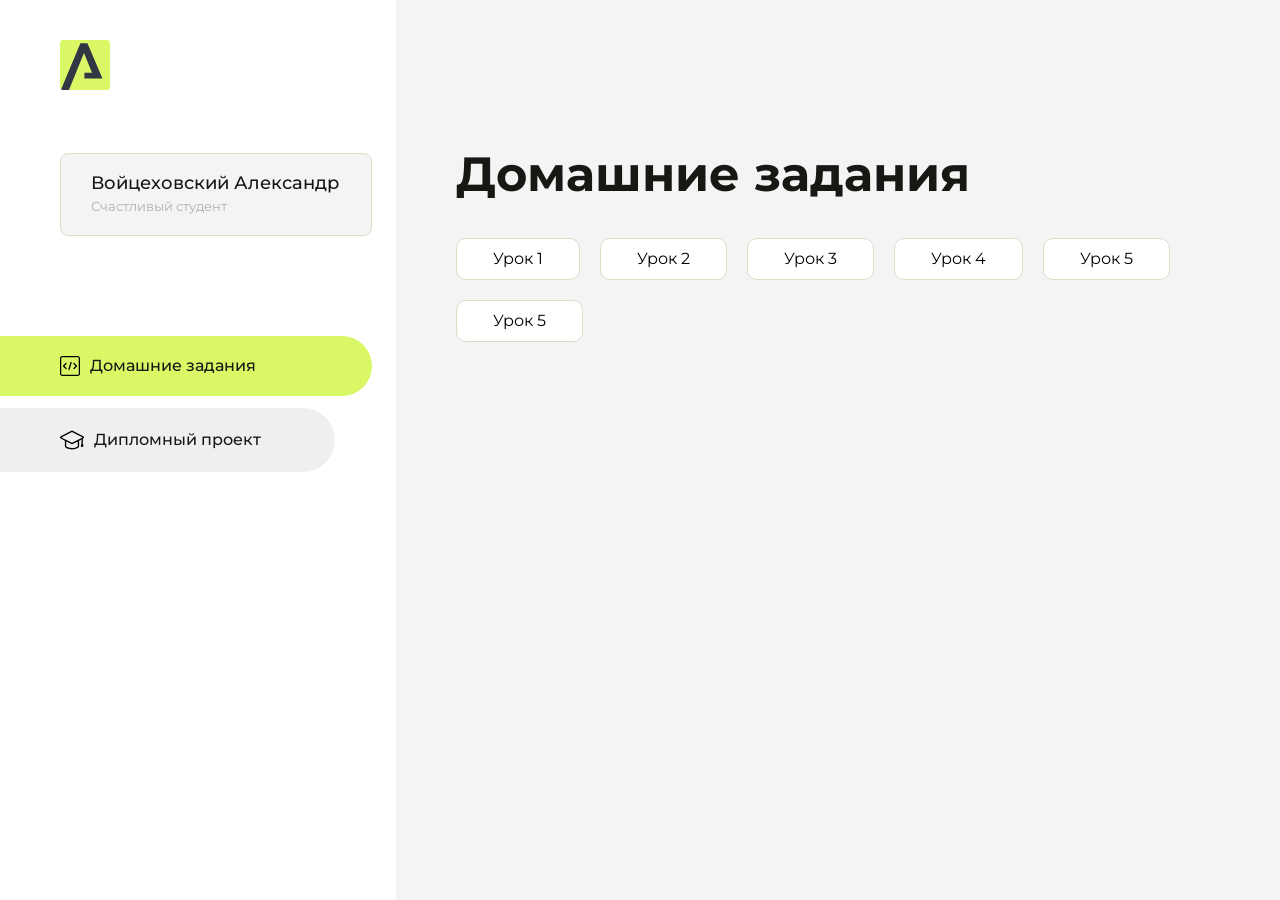
==== index.html @ 7702b123 "Fix HTML formatting and structure" ====
<!DOCTYPE html>
<html lang="en">
<head>
    <meta charset="UTF-8">
    <meta name="viewport" content="width=device-width, initial-scale=1.0">
    <title>Домашняя работа</title>
    <link rel="shortcut icon" href="src/logo.ico" type="image/x-icon">
    <link rel="preconnect" href="https://fonts.googleapis.com">
    <link rel="preconnect" href="https://fonts.gstatic.com" crossorigin>
    <link href="https://fonts.googleapis.com/css2?family=Montserrat:wght@400;500;700&family=Rubik:wght@500&display=swap"
          rel="stylesheet">
    <link rel="stylesheet" href="src/style.css">
</head>
<body id="body">
<div class="overlay" id="overlay"></div>
<div class="layout">
    <div class="burger" id="burger">
        <svg viewBox="0 0 24 24" fill="none" xmlns="http://www.w3.org/2000/svg">
            <g id="SVGRepo_bgCarrier" stroke-width="0"></g>
            <g id="SVGRepo_tracerCarrier" stroke-linecap="round" stroke-linejoin="round"></g>
            <g id="SVGRepo_iconCarrier">
                <path d="M4 18L20 18" stroke="#DAF765" stroke-width="2" stroke-linecap="round"></path>
                <path d="M4 12L20 12" stroke="#DAF765" stroke-width="2" stroke-linecap="round"></path>
                <path d="M4 6L20 6" stroke="#DAF765" stroke-width="2" stroke-linecap="round"></path>
            </g>
        </svg>
    </div>
    <aside class="sidebar" id="sidebar">
        <div class="sidebar__inner">
            <div class="logo">
                <svg width="50" height="50" viewBox="0 0 50 50" fill="none" xmlns="http://www.w3.org/2000/svg">
                    <g clip-path="url(#clip0_513_74730)">
                        <path d="M46.17 -0.257004H3.83C1.57281 -0.257004 -0.257 1.57281 -0.257 3.83V46.17C-0.257 48.4272 1.57281 50.257 3.83 50.257H46.17C48.4272 50.257 50.257 48.4272 50.257 46.17V3.83C50.257 1.57281 48.4272 -0.257004 46.17 -0.257004Z"
                              fill="#DAF765"/>
                        <path d="M24.375 38.4H42.461L27.441 3.1585H20.4355C20.4355 3.1585 6.7895 35.881 1.1945 49.294C2.015 50.0275 3.0945 50.257 3.6945 50.257H8.8445L23.954 13.07L32.0465 32.8285H24.375V38.4Z"
                              fill="#323843"/>
                    </g>
                    <defs>
                        <clipPath id="clip0_513_74730">
                            <rect width="50" height="50" fill="white"/>
                        </clipPath>
                    </defs>
                </svg>
            </div>
            <div class="sidebar__user">
                <div class="sidebar__name">Войцеховский Александр</div>
                <div class="sidebar__text">Счастливый студент</div>
            </div>
            <div class="sidebar__tabs">
                <div class="sidebar__item">
                    <button class="sidebar__button active" id="tasks">
                        <svg xmlns="http://www.w3.org/2000/svg" width="20" height="20" viewBox="0 0 20 20" fill="none">
                            <g clip-path="url(#clip0_704_74543)">
                                <path d="M17.7083 20H2.29167C1.0275 20 0 18.9725 0 17.7083V2.29167C0 1.0275 1.0275 0 2.29167 0H17.7083C18.9725 0 20 1.0275 20 2.29167V17.7083C20 18.9725 18.9725 20 17.7083 20ZM2.29167 1.25C1.7175 1.25 1.25 1.7175 1.25 2.29167V17.7083C1.25 18.2825 1.7175 18.75 2.29167 18.75H17.7083C18.2825 18.75 18.75 18.2825 18.75 17.7083V2.29167C18.75 1.7175 18.2825 1.25 17.7083 1.25H2.29167Z"
                                      fill="black"/>
                                <path d="M6.04167 13.125C5.88167 13.125 5.72167 13.0642 5.6 12.9417L3.1 10.4417C2.85583 10.1975 2.85583 9.80167 3.1 9.5575L5.6 7.0575C5.84417 6.81333 6.24 6.81333 6.48417 7.0575C6.72833 7.30167 6.72833 7.6975 6.48417 7.94167L4.42583 10L6.48417 12.0583C6.72833 12.3025 6.72833 12.6983 6.48417 12.9425C6.36167 13.0642 6.20167 13.125 6.04167 13.125Z"
                                      fill="black"/>
                                <path d="M8.95833 14.1667C8.9 14.1667 8.84 14.1583 8.78167 14.1417C8.45083 14.0442 8.26083 13.6967 8.35833 13.3658L10.4417 6.28251C10.5392 5.95084 10.8892 5.76417 11.2175 5.85917C11.5483 5.95667 11.7383 6.30417 11.6408 6.63501L9.5575 13.7183C9.47833 13.9908 9.22833 14.1667 8.95833 14.1667Z"
                                      fill="black"/>
                                <path d="M13.9583 13.125C13.7983 13.125 13.6383 13.0642 13.5167 12.9417C13.2725 12.6975 13.2725 12.3017 13.5167 12.0575L15.575 9.99916L13.5167 7.94083C13.2725 7.69666 13.2725 7.30083 13.5167 7.05666C13.7608 6.81249 14.1567 6.81249 14.4008 7.05666L16.9008 9.55666C17.145 9.80083 17.145 10.1967 16.9008 10.4408L14.4008 12.9408C14.2783 13.0642 14.1183 13.125 13.9583 13.125Z"
                                      fill="black"/>
                            </g>
                            <defs>
                                <clipPath id="clip0_704_74543">
                                    <rect width="20" height="20" fill="white"/>
                                </clipPath>
                            </defs>
                        </svg>
                        <span>Домашние задания</span></button>
                </div>
                <div class="sidebar__item">
                    <button class="sidebar__button" id="diplom">
                        <svg xmlns="http://www.w3.org/2000/svg" width="24" height="24" viewBox="0 0 24 24" fill="none">
                            <g clip-path="url(#clip0_704_74553)">
                                <path d="M23.2628 10.5971C23.7176 10.365 24 9.90375 24 9.39337C24 8.883 23.7176 8.42175 23.2628 8.18962L12.6135 2.75362C12.2291 2.55824 11.7705 2.55787 11.3854 2.75399L0.736875 8.19C0.282375 8.42175 0 8.883 0 9.39337C0 9.90375 0.282375 10.365 0.736875 10.5971L4.89038 12.7177V18.2074C4.89038 19.8154 8.412 21.393 12 21.393C15.5884 21.393 19.1096 19.815 19.1096 18.2074V12.7174L21.4609 11.517V15.8017L20.901 17.2305C20.7409 17.6389 20.7934 18.0994 21.0405 18.4616C21.2876 18.8246 21.6979 19.041 22.1366 19.041C22.5754 19.041 22.9852 18.8246 23.2324 18.462C23.4795 18.099 23.532 17.6385 23.3719 17.2301L22.8124 15.8021V10.827L23.2628 10.5971ZM17.7623 18.1721C17.6198 18.6375 15.3491 20.0419 12 20.0419C8.65088 20.0419 6.38025 18.6375 6.2415 18.2074V12.3037L6.23887 12.3019C6.23812 12.057 6.1065 11.8207 5.87325 11.7019L1.3515 9.39337L12 3.95737L22.6489 9.39337L12 14.8294L5.87325 11.7019C5.54063 11.5331 4.6695 11.6674 4.5 12C4.33012 12.3322 4.55813 12.5479 4.89038 12.7177L11.3857 16.0331C11.5781 16.1314 11.7889 16.1805 12 16.1805C12.2107 16.1805 12.4222 16.1314 12.6146 16.0331L17.7593 13.407L17.7623 18.1721Z"
                                      fill="black"/>
                            </g>
                            <defs>
                                <clipPath id="clip0_704_74553">
                                    <rect width="24" height="24" fill="white"/>
                                </clipPath>
                            </defs>
                        </svg>
                        <span>Дипломный проект</span></button>
                </div>
            </div>
        </div>

    </aside>
    <div class="content">
        <div class="container">
            <div class="content__block" id="tasksBlock">
                <div class="content__title">Домашние задания</div>
                <ul class="content__list">
                    <li class="content__list-item">
                        <a href="star/index.html">Урок 1</a>
                    </li>
                    <li class="content__list-item">
                        <a href="RAZMETKA/index.html">Урок 2</a>
                    </li>
                     <li class="content__list-item">
                        <a href="tables/index.html">Урок 3</a>
                    </li>
                     <li class="content__list-item">
                        <a href="form/index.html">Урок 4</a>
                    </li>
                     <li class="content__list-item">
                        <a href="Fit-Studio/index.html">Урок 5</a>
                    </li>
                     </li>
                     <li class="content__list-item">
                        <a href="Fit-Studio/index.html">Урок 5</a>
                    </li>
                </ul>
            </div>
            <div class="content__block hidden" id="diplomBlock">
                <div class="content__title">Дипломный проект</div>
                <div class="content__list-diplom">
                    <a href="ПАПКА-С-НОМЕРОМ-УРОКА">Ссылка на ДЗ</a>
                </div>
                <div class="content__decor">
                    <div class="content__decor-text">Давай проверим, чему ты научился!</div>
                    <div class="content__decor-img">
                        <img src="src/decor.png" alt="decor">
                    </div>
                </div>
            </div>
        </div>
    </div>
</div>
<script src="src/index.js"></script>
</body>
</html>
---- src/style.css ----
*{padding: 0;margin: 0;border: 0;}
*,*:before,*:after{-webkit-box-sizing: border-box;box-sizing: border-box;}
:focus,:active{outline: none;}
a:focus,a:active{outline: none;}
nav,footer,header,aside{display: block;}
html,body{
    height:100%;width:100%;
    font-size:100%;line-height:1;-ms-text-size-adjust:100%;-moz-text-size-adjust:100%;-webkit-text-size-adjust:100%;}
input,button,textarea{font-family:inherit;}
input::-ms-clear{display: none;}
button{cursor: pointer;}
button::-moz-focus-inner{padding:0;border:0;}
a,a:visited{text-decoration: none;}
a:hover{text-decoration: none;}
ul li{list-style: none;}
img{vertical-align: top;}
h1,h2,h3,h4,h5,h6{font-size:inherit;font-weight: inherit;}
a{color:inherit;}



body {
    font-family: "Montserrat",SansSerif;
    color: black;
}

body.overflow {
    overflow: hidden;
}



.layout {
    display: -webkit-box;
    display: -ms-flexbox;
    display: flex;
    min-height: 100vh;
}

.sidebar {
    padding: 40px 24px 40px 0;
    -ms-flex-negative: 0;
    flex-shrink: 0;
    background-color: white;
}



.content {
    -webkit-box-flex: 1;
    -ms-flex-positive: 1;
    flex-grow: 1;
    background-color: #F4F4F4;
}

.container {
    display: -webkit-box;
    display: -ms-flexbox;
    display: flex;
    -webkit-box-orient: vertical;
    -webkit-box-direction: normal;
    -ms-flex-direction: column;
    flex-direction: column;
    -webkit-box-pack: center;
    -ms-flex-pack: center;
    justify-content: center;
    -webkit-box-align: center;
    -ms-flex-align: center;
    align-items: center;
    padding: 150px 60px 80px 60px;
}


.logo {
    margin-left: 60px;
    margin-bottom: 60px;
}

.sidebar__user {
    background-color: #F4F4F4;
    padding: 20px 30px;
    margin-left: 60px;
    margin-bottom: 100px;
    border-radius: 8px;
    border: 1px solid #DADEC9;
}

.sidebar__name {
    color:#161814;
    font-size: 18px;
    font-weight: 500;
    margin-bottom: 6px;
}

.sidebar__text {
    color: #AFB1A7;
    font-size: 13px;
    font-weight: 400;
    line-height: 130%; /* 16.9px */
}

.sidebar__item {
    width: 372px;
}

.sidebar__button {
    display: -webkit-box;
    display: -ms-flexbox;
    display: flex;
    -webkit-box-align: center;
    -ms-flex-align: center;
    align-items: center;
    gap: 10px;
    padding: 20px 60px;
    margin-bottom: 12px;
    border-radius: 0px 100px 100px 0px;
    -webkit-transition: all .5s;
    -o-transition: all .5s;
    transition: all .5s;
    cursor: pointer;
    width: 90%;
    color:#161814;
    font-size: 16px;
    font-weight: 500;
}

.sidebar__button.active , .sidebar__button:hover {
    width: 100%;
    background-color: #DAF765;
}


.content__title {
    color: #161814;
    font-size: 48px;
    font-weight: 700;
    margin-bottom: 40px;
}

.content__list {
    display: -webkit-box;
    display: -ms-flexbox;
    display: flex;
    -webkit-box-align: center;
    -ms-flex-align: center;
    align-items: center;
    -ms-flex-wrap: wrap;
    flex-wrap: wrap;
    gap: 20px;
}



.content__list-item  {
    cursor: pointer;
    padding: 12px 18px;
    background-color: #fff;
    border-radius: 10px;
    border: 1px solid #DADEC9;
    -webkit-transition: all .3s;
    -o-transition: all .3s;
    transition: all .3s;
}

.content__list-item:hover,.content__list-diplom:hover {
    background-color: #AFB1A7;
}

li a {
    padding: 12px 18px;

}


.content__list-diplom {
    -webkit-transition: all .3s;
    -o-transition: all .3s;
    transition: all .3s;
    display: inline-block;
    padding: 12px 18px;
    background-color: #fff;
    border-radius: 10px;
    border: 1px solid #DADEC9;
}

.content__decor {
    display: -webkit-box;
    display: -ms-flexbox;
    display: flex;
    -webkit-box-align: center;
    -ms-flex-align: center;
    align-items: center;
}

.content__decor-text {
    color:#BEDD44;
    font-size: 36px;
    font-weight: 700;
    line-height: 110%; /* 39.6px */
}

.content__block {
    max-width: 1200px;
}

.content__block.hidden {
    display: none;
}

.content__decor-img img{
    width: 100%;
}

.burger {
    display: none;
    padding: 5px;
    position: fixed;
    top: 3%;
    right: 7%;
    width: 40px;
    height: 40px;
    background-color: #161814;
    border-radius: 50%;
    z-index: 10;
    border: 1px solid #DAF765;
}

@media (max-width: 768px) {
    .burger {
        display: block;
    }

    .sidebar {
        -webkit-transition: all .3s;
        -o-transition: all .3s;
        transition: all .3s;
        -webkit-transform: translateX(-100%);
        -ms-transform: translateX(-100%);
        transform: translateX(-100%);
        position: fixed;
        top: 0;
        left: 0;
        bottom: 0;
        z-index: 5;
    }

    .sidebar.show {
        -webkit-transform: translateX(0%);
        -ms-transform: translateX(0%);
        transform: translateX(0%);
    }

    .overlay {
        opacity: 0;
        pointer-events: none;
        -webkit-transition: all .3s;
        -o-transition: all .3s;
        transition: all .3s;
        position: absolute;
        top: 0;
        right: 0;
        left: 0;
        bottom: 0;
        z-index: 3;
        background-color: #000000e0;
    }

    .overlay.show {
        opacity: 1;
        pointer-events: all;
    }

    .container {
        padding: 40px 20px;
        min-height: 100%;
    }

    .content__decor {
        margin-top: 20px;
        -webkit-box-orient: vertical;
        -webkit-box-direction: normal;
        -ms-flex-direction: column;
        flex-direction: column;
    }
}

@media (max-width: 400px) {
    .sidebar__user {
        margin-left: 0;
    }
}
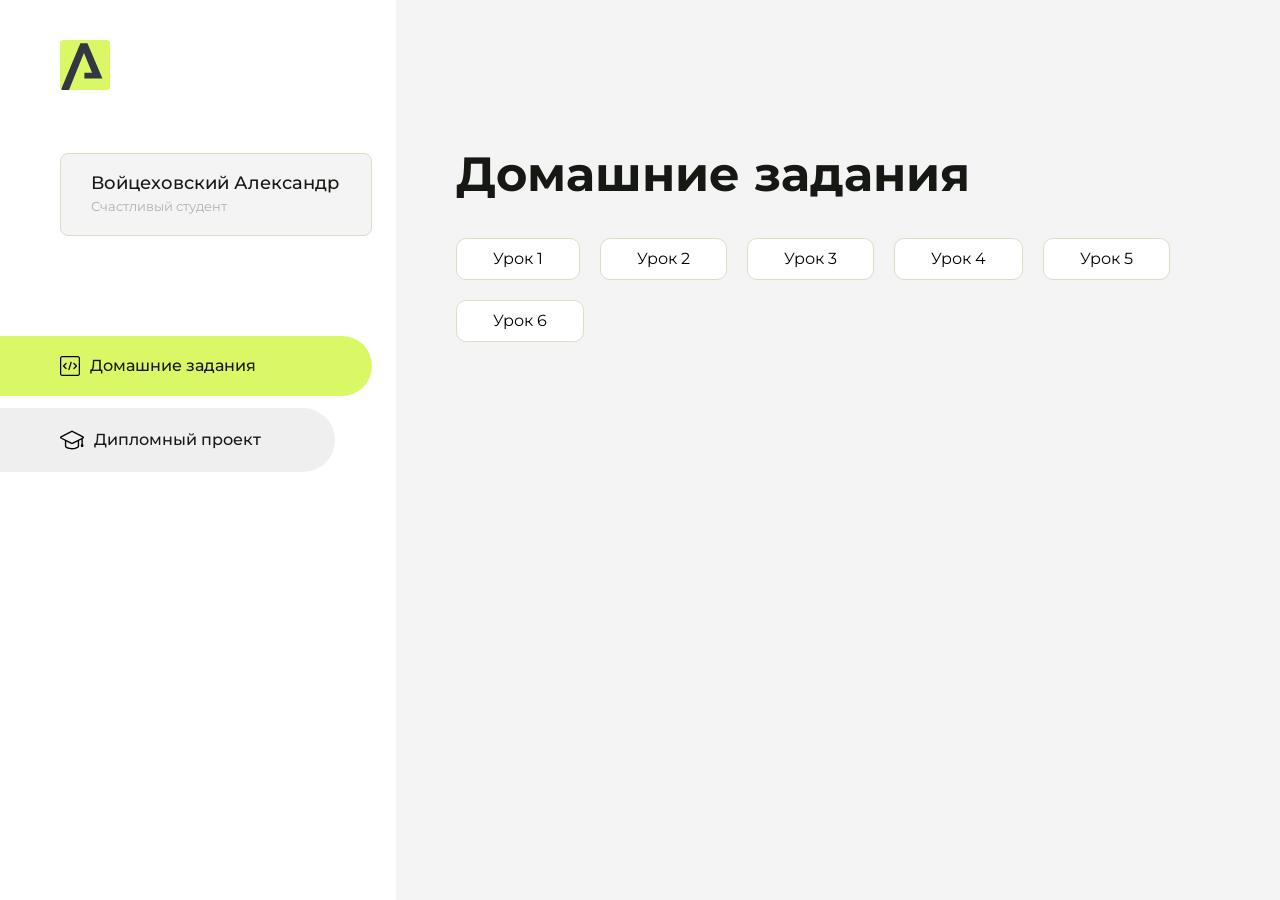
==== commit a2b9896b: "Correct homework list and add new lesson link Fixed duplicate entries in the homework list and added" ====
--- a/index.html
+++ b/index.html
@@ -109,7 +109,7 @@
                     </li>
                      </li>
                      <li class="content__list-item">
-                        <a href="Fit-Studio/index.html">Урок 5</a>
+                        <a href="flex-practice/index.html">Урок 6</a>
                     </li>
                 </ul>
             </div>
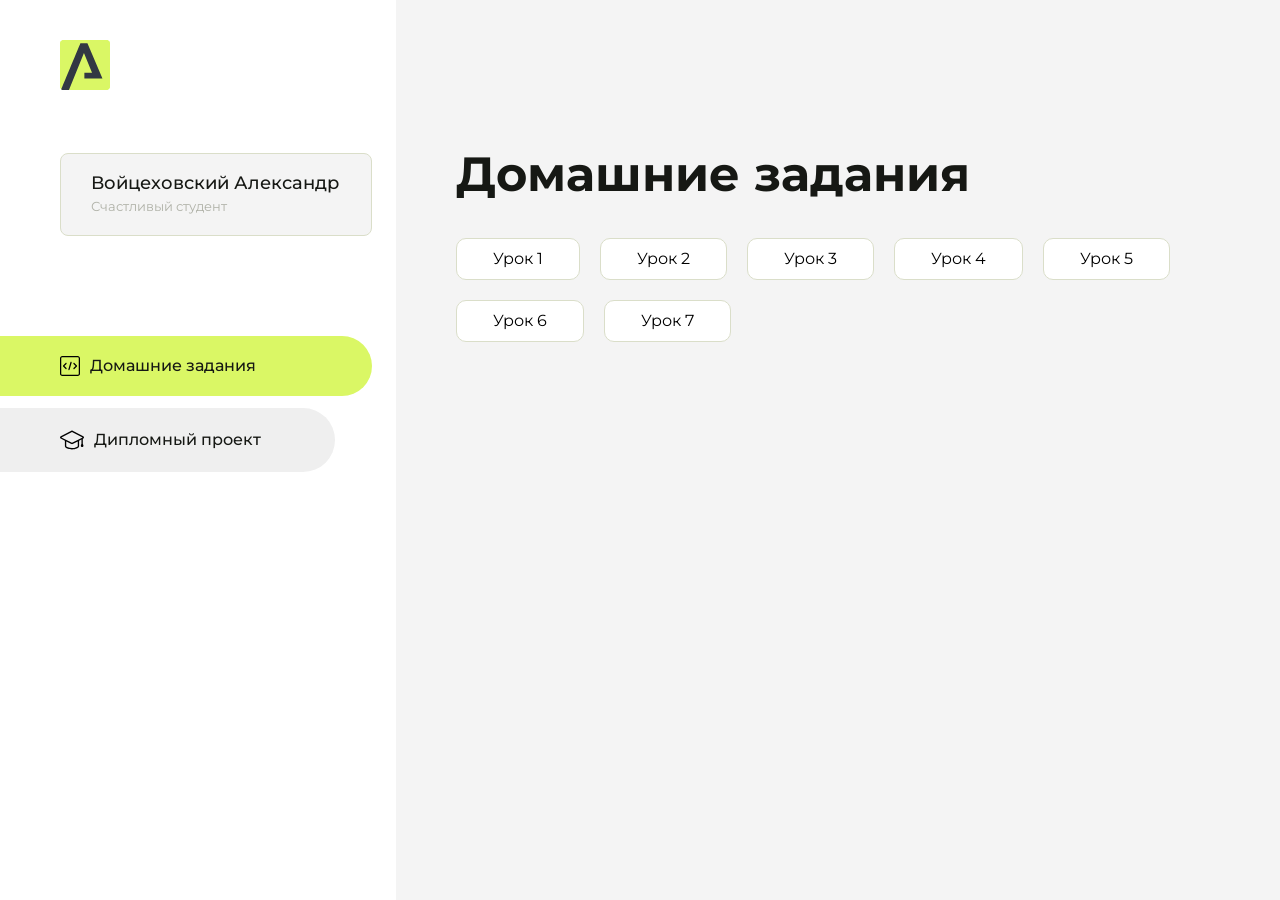
==== commit 4e7160bf: "Update index.html" ====
--- a/index.html
+++ b/index.html
@@ -111,6 +111,10 @@
                      <li class="content__list-item">
                         <a href="flex-practice/index.html">Урок 6</a>
                     </li>
+                    <li class="content__list-item">
+                        <a href="form-2/index.html">Урок 7</a>
+                    </li>
+
                 </ul>
             </div>
             <div class="content__block hidden" id="diplomBlock">
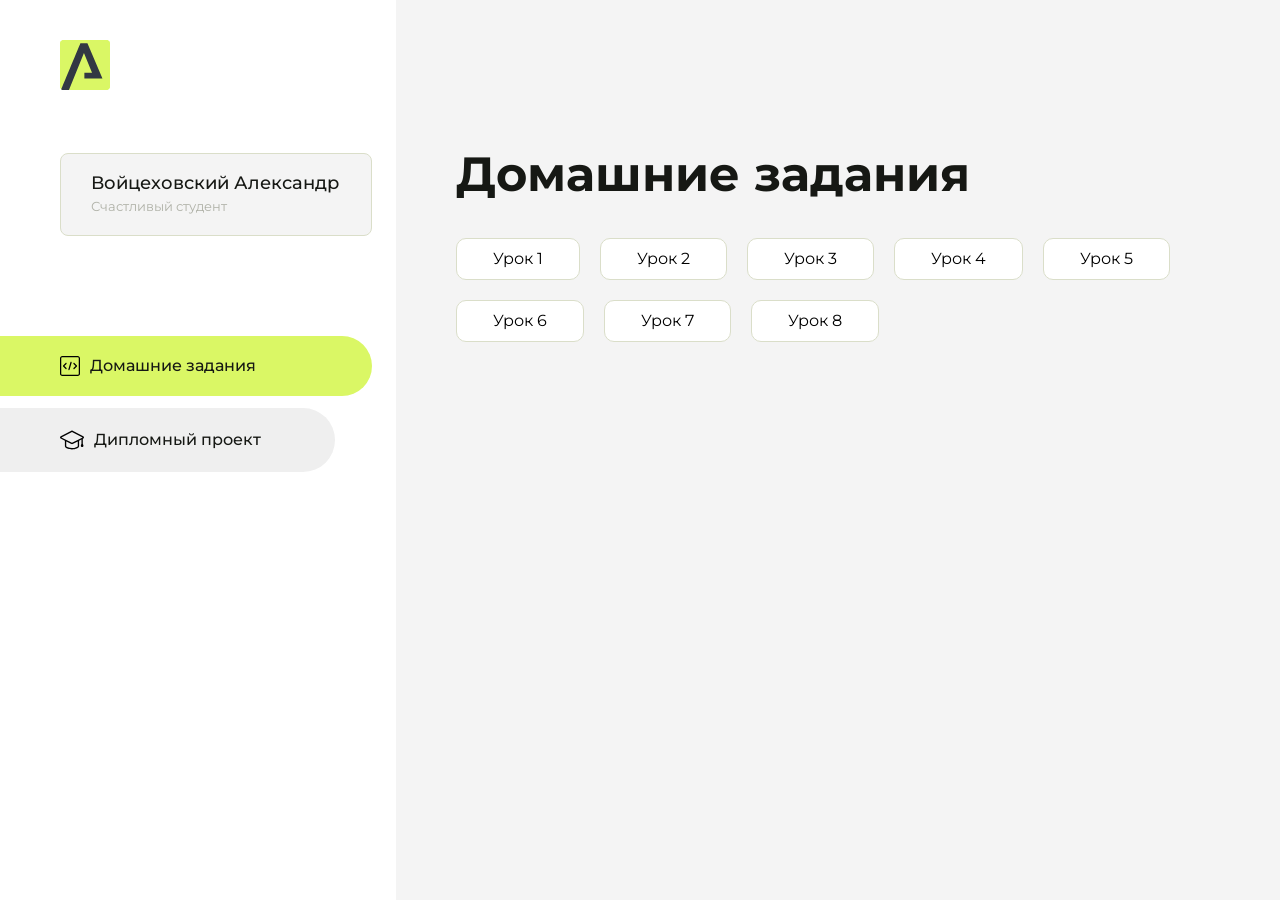
==== commit 71050e92: "Update index.html" ====
--- a/index.html
+++ b/index.html
@@ -114,6 +114,10 @@
                     <li class="content__list-item">
                         <a href="form-2/index.html">Урок 7</a>
                     </li>
+                     <li class="content__list-item">
+                        <a href="Fit-Studio/main.html">Урок 8</a>
+                    </li>
+
 
                 </ul>
             </div>
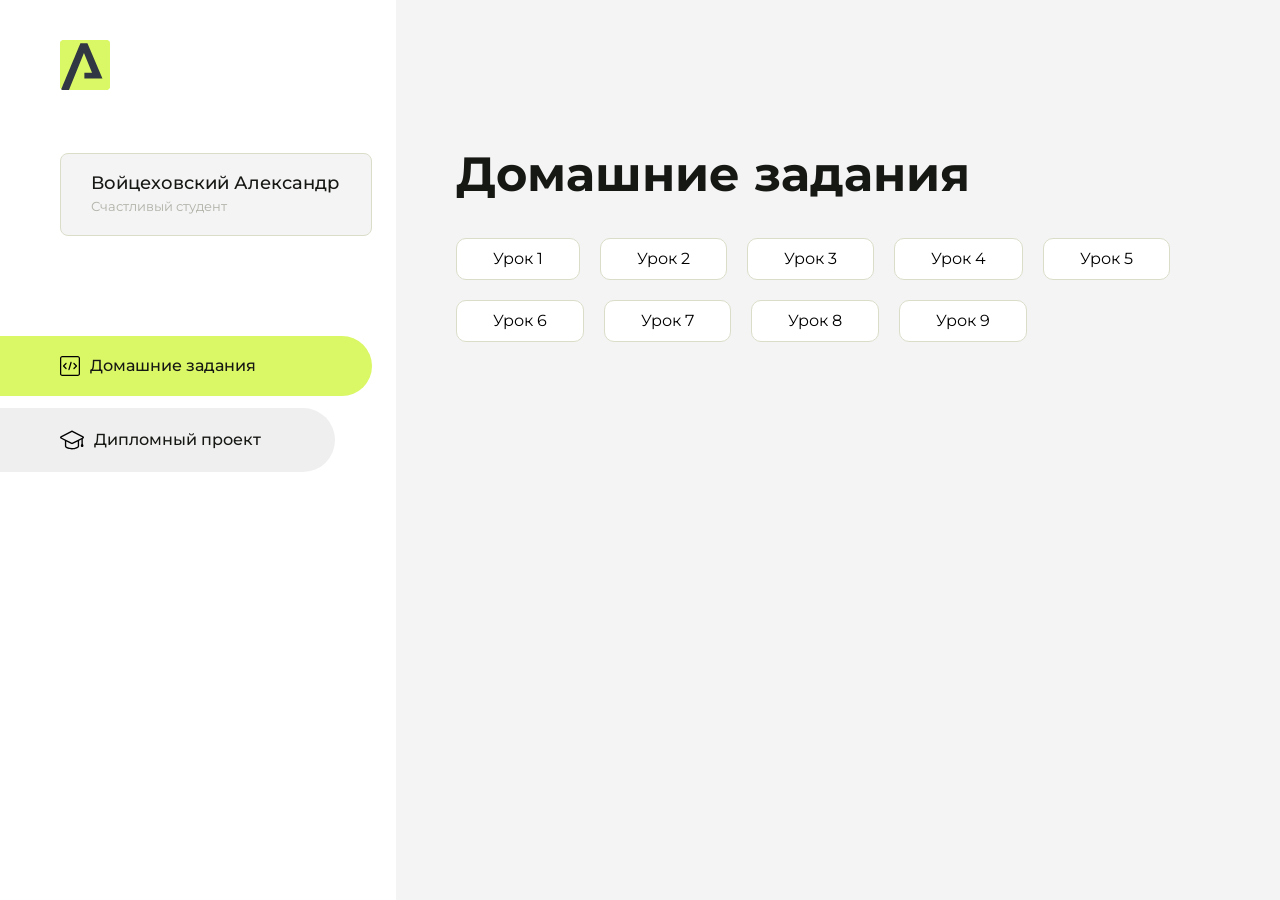
==== commit 3c4cf532: "Fix HTML formatting and structure" ====
--- a/index.html
+++ b/index.html
@@ -117,6 +117,9 @@
                      <li class="content__list-item">
                         <a href="Fit-Studio/main.html">Урок 8</a>
                     </li>
+                    <li class="content__list-item">
+                        <a href="Fit-Studio/main.html">Урок 9</a>
+                    </li>
 
 
                 </ul>
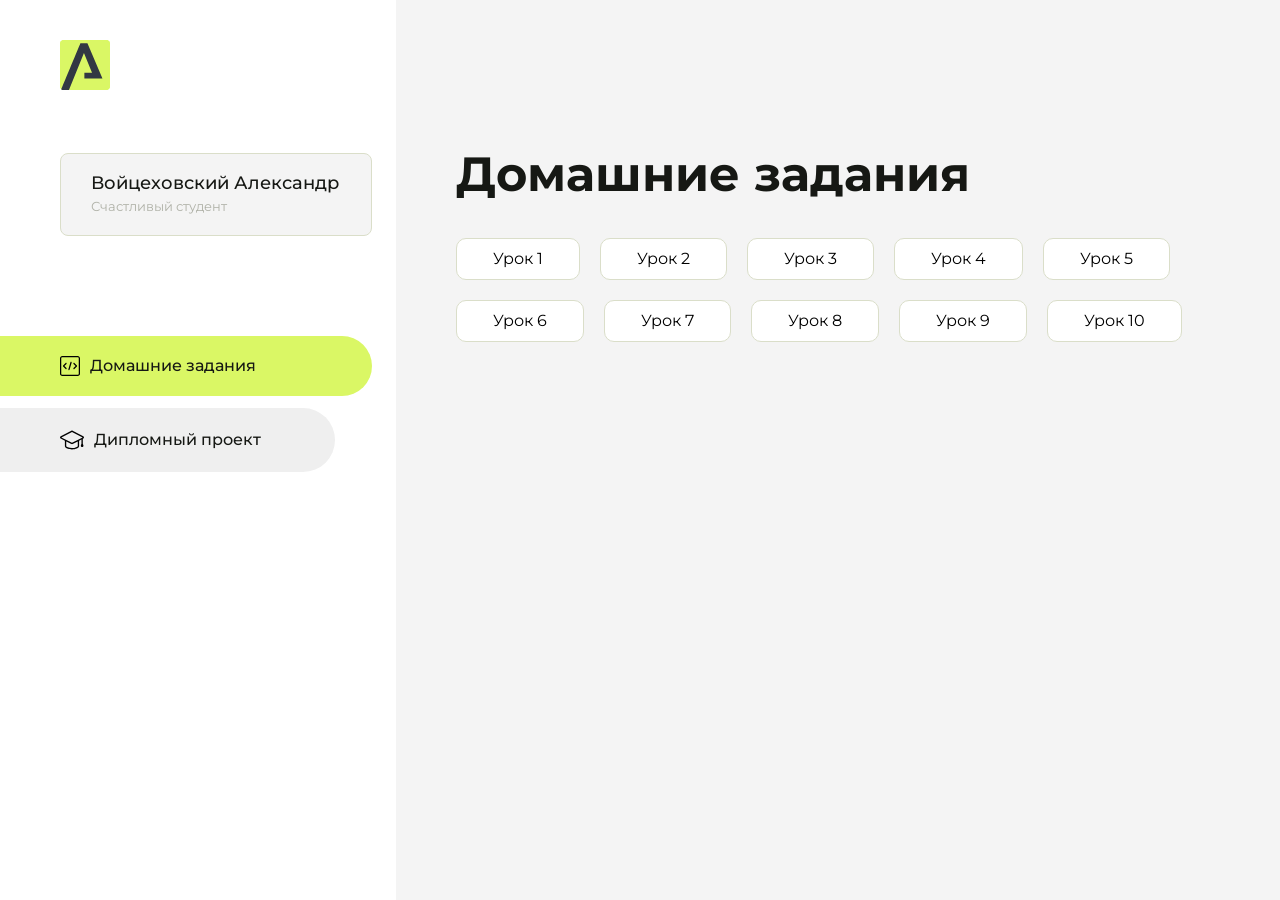
==== commit 149463f8: "Update index.html" ====
--- a/index.html
+++ b/index.html
@@ -120,6 +120,9 @@
                     <li class="content__list-item">
                         <a href="Fit-Studio/main.html">Урок 9</a>
                     </li>
+                    <li class="content__list-item">
+                        <a href="Fit-Studio/main.html">Урок 10</a>
+                    </li>
 
 
                 </ul>
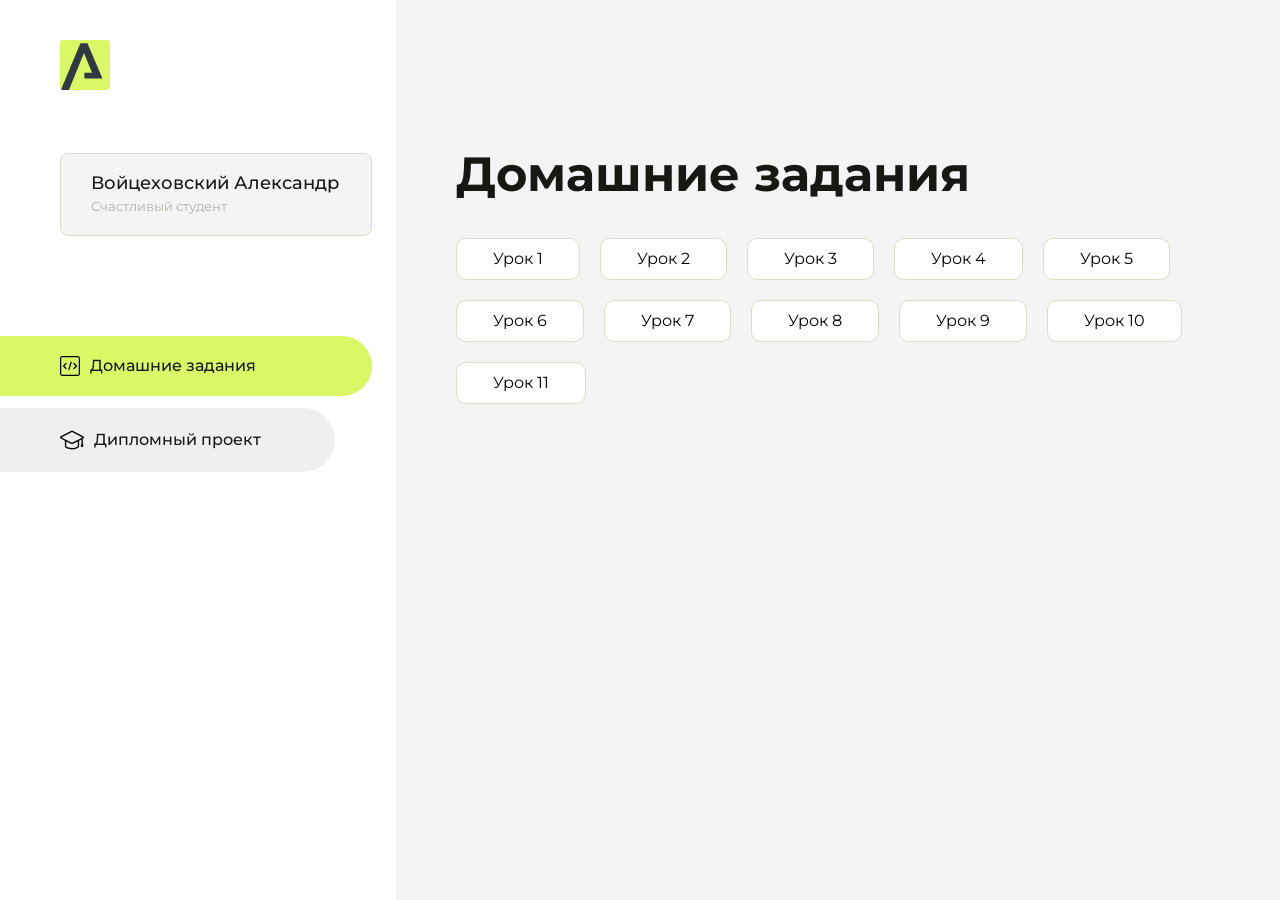
==== commit d4c49479: "Fix HTML formatting and structure" ====
--- a/index.html
+++ b/index.html
@@ -124,6 +124,11 @@
                         <a href="Fit-Studio/main.html">Урок 10</a>
                     </li>
 
+                <li class="content__list-item">
+                        <a href="Fit-Studio/index.html">Урок 11</a>
+                    </li>
+
+
 
                 </ul>
             </div>
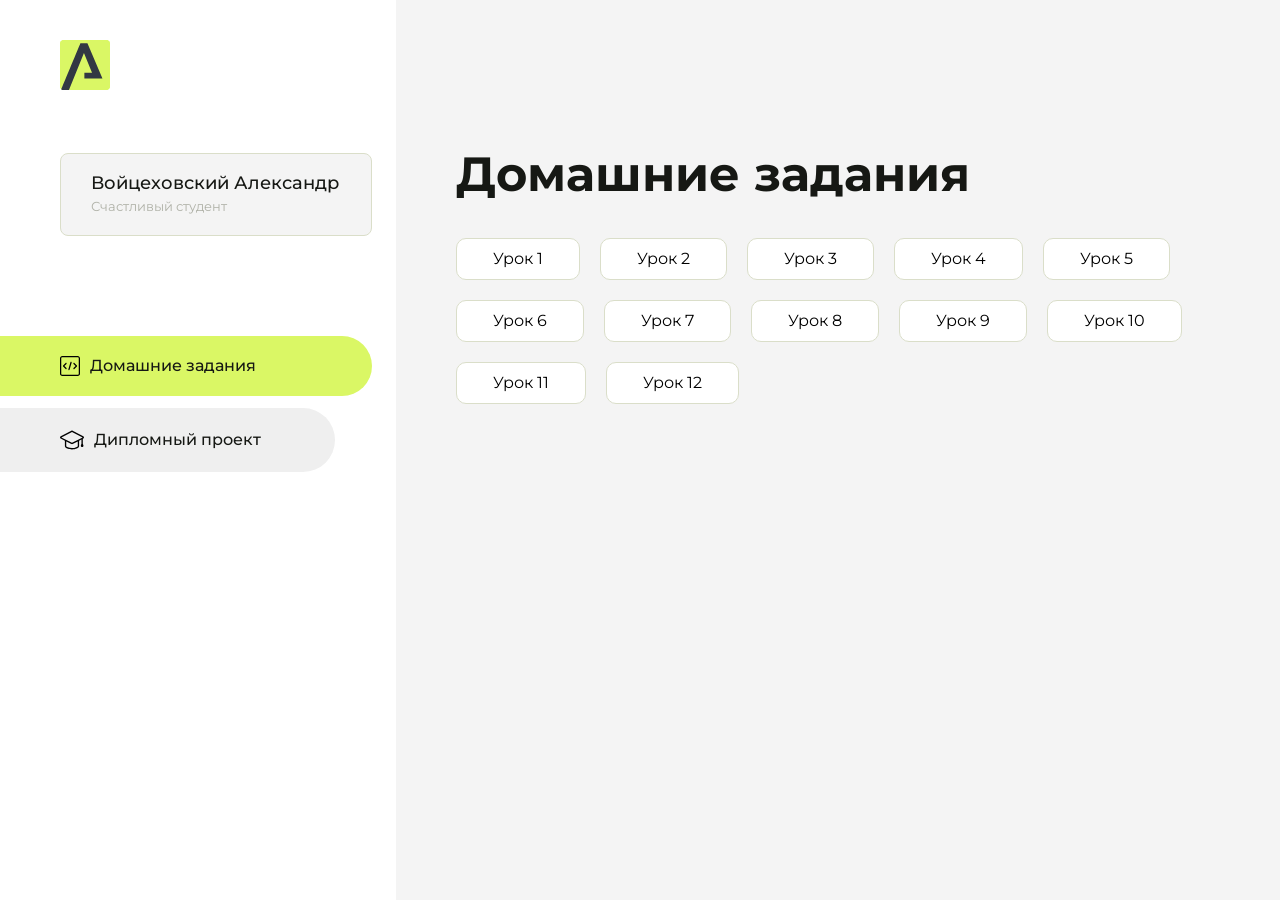
==== commit e5356ade: "Update index.html" ====
--- a/index.html
+++ b/index.html
@@ -123,9 +123,11 @@
                     <li class="content__list-item">
                         <a href="Fit-Studio/main.html">Урок 10</a>
                     </li>
-
                 <li class="content__list-item">
                         <a href="Fit-Studio/index.html">Урок 11</a>
+                    </li>
+                    <li class="content__list-item">
+                        <a href="grid/index.html">Урок 12</a>
                     </li>
 
 
